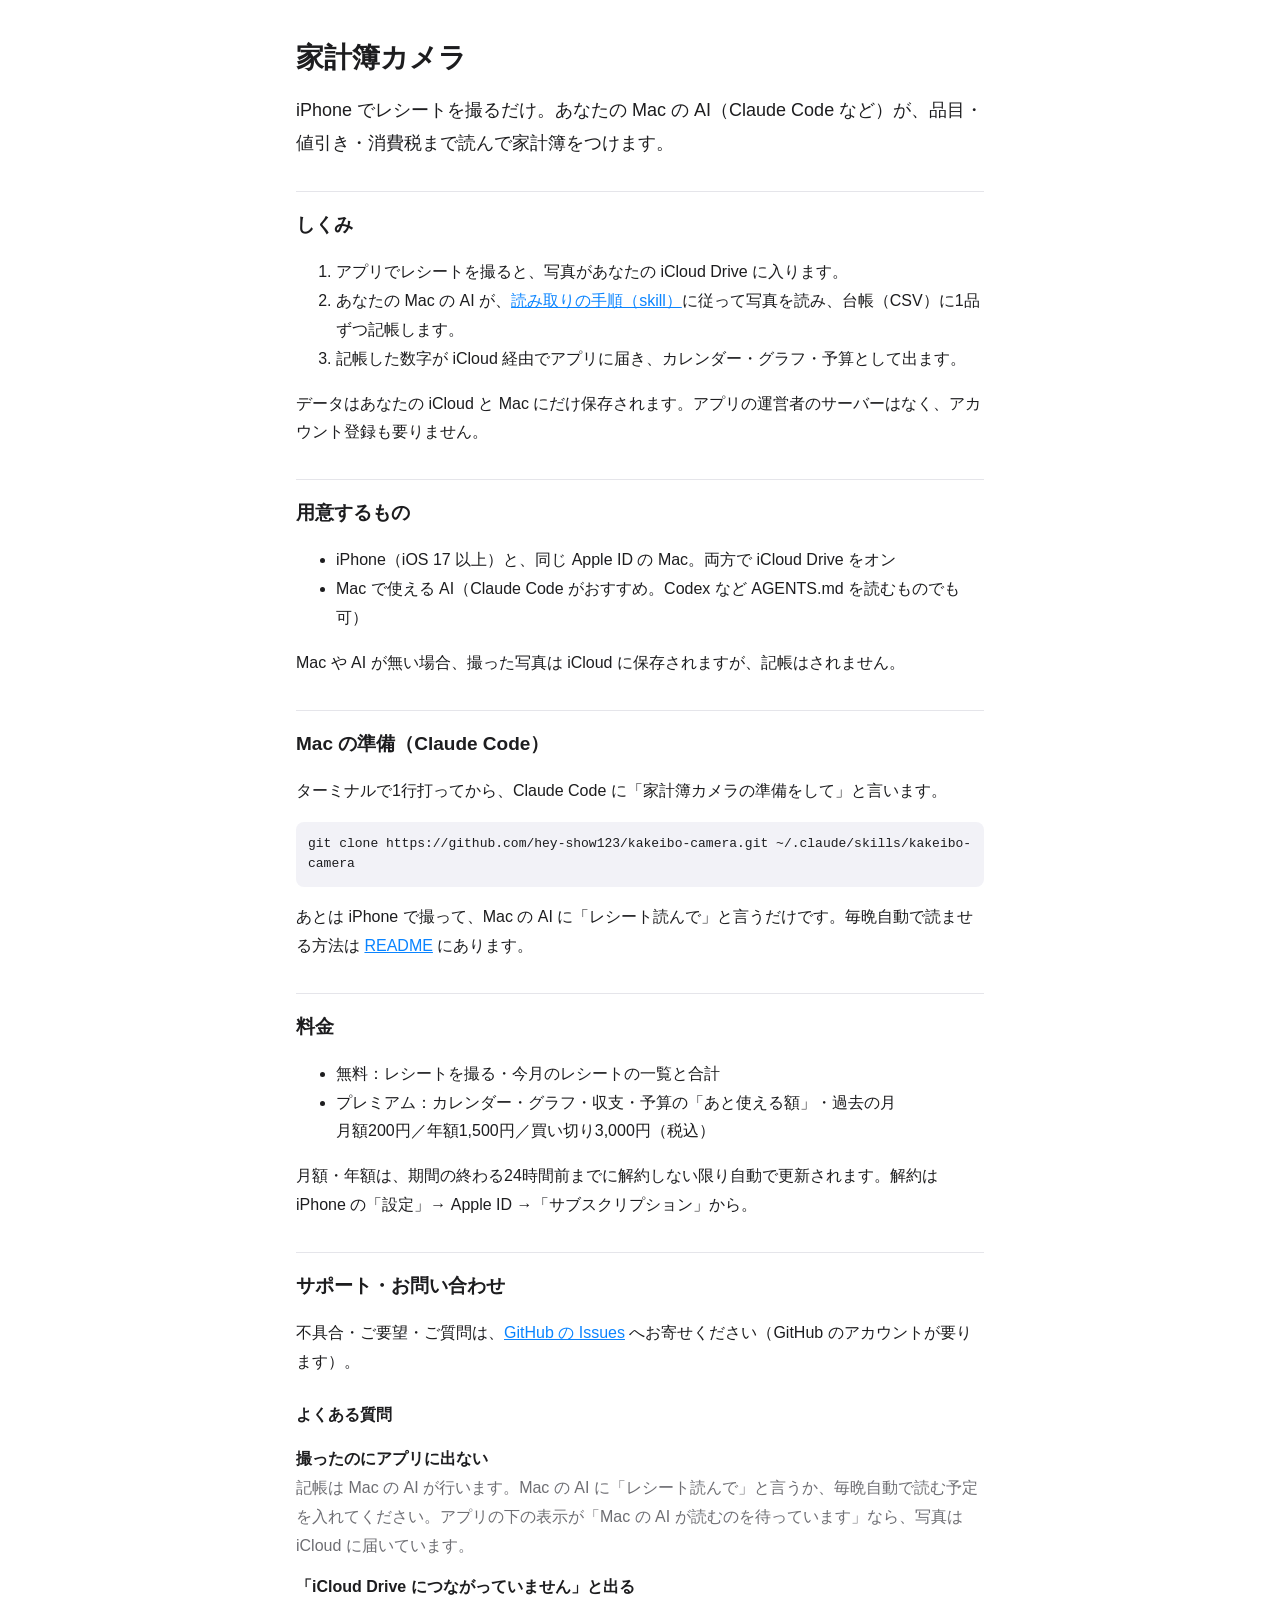
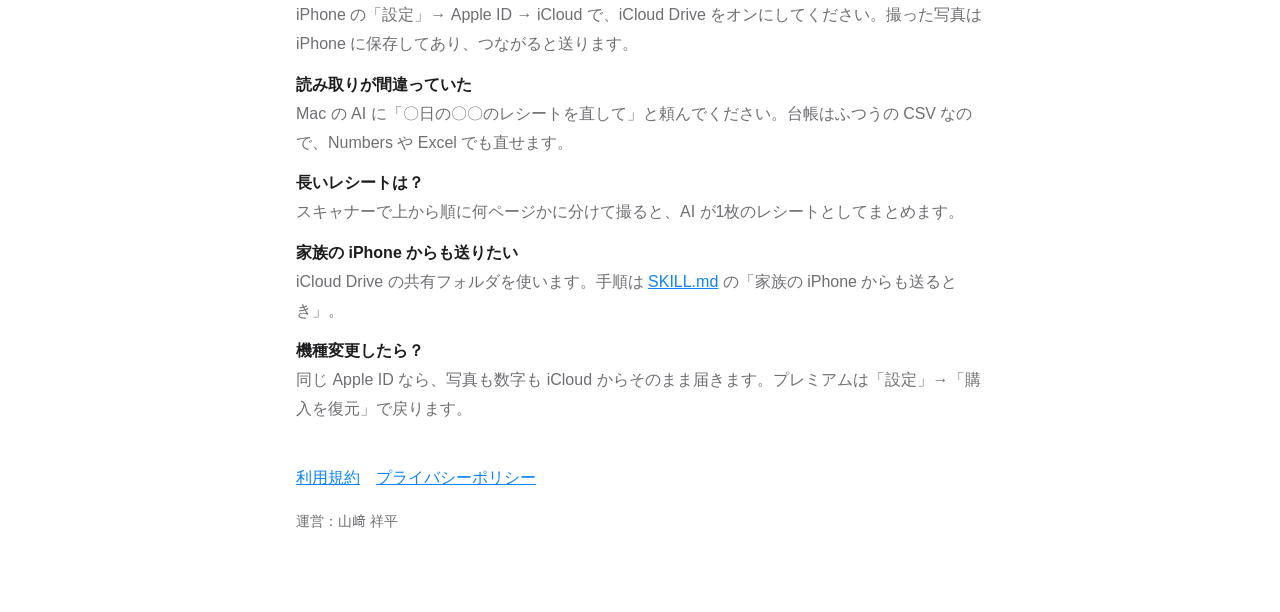
==== docs/index.html @ 65144f59 "家計簿カメラの読み取りの手順と道具、公開ページ" ====
<!doctype html>
<html lang="ja">
<head>
<meta charset="utf-8">
<meta name="viewport" content="width=device-width, initial-scale=1">
<title>家計簿カメラ｜あなたの AI で読む家計簿</title>
<meta name="description" content="iPhone でレシートを撮るだけ。あなたの Mac の AI（Claude Code など）が品目・値引き・消費税まで読んで家計簿をつけます。データはあなたの iCloud にだけ。">
<link rel="stylesheet" href="style.css">
</head>
<body>
<main>
<h1>家計簿カメラ</h1>
<p class="lead">iPhone でレシートを撮るだけ。あなたの Mac の AI（Claude Code など）が、品目・値引き・消費税まで読んで家計簿をつけます。</p>

<h2>しくみ</h2>
<ol>
<li>アプリでレシートを撮ると、写真があなたの iCloud Drive に入ります。</li>
<li>あなたの Mac の AI が、<a href="https://github.com/hey-show123/kakeibo-camera">読み取りの手順（skill）</a>に従って写真を読み、台帳（CSV）に1品ずつ記帳します。</li>
<li>記帳した数字が iCloud 経由でアプリに届き、カレンダー・グラフ・予算として出ます。</li>
</ol>
<p>データはあなたの iCloud と Mac にだけ保存されます。アプリの運営者のサーバーはなく、アカウント登録も要りません。</p>

<h2>用意するもの</h2>
<ul>
<li>iPhone（iOS 17 以上）と、同じ Apple ID の Mac。両方で iCloud Drive をオン</li>
<li>Mac で使える AI（Claude Code がおすすめ。Codex など AGENTS.md を読むものでも可）</li>
</ul>
<p>Mac や AI が無い場合、撮った写真は iCloud に保存されますが、記帳はされません。</p>

<h2>Mac の準備（Claude Code）</h2>
<p>ターミナルで1行打ってから、Claude Code に「家計簿カメラの準備をして」と言います。</p>
<pre>git clone https://github.com/hey-show123/kakeibo-camera.git ~/.claude/skills/kakeibo-camera</pre>
<p>あとは iPhone で撮って、Mac の AI に「レシート読んで」と言うだけです。毎晩自動で読ませる方法は <a href="https://github.com/hey-show123/kakeibo-camera#readme">README</a> にあります。</p>

<h2>料金</h2>
<ul>
<li>無料：レシートを撮る・今月のレシートの一覧と合計</li>
<li>プレミアム：カレンダー・グラフ・収支・予算の「あと使える額」・過去の月<br>月額200円／年額1,500円／買い切り3,000円（税込）</li>
</ul>
<p>月額・年額は、期間の終わる24時間前までに解約しない限り自動で更新されます。解約は iPhone の「設定」→ Apple ID →「サブスクリプション」から。</p>

<h2>サポート・お問い合わせ</h2>
<p>不具合・ご要望・ご質問は、<a href="https://github.com/hey-show123/kakeibo-camera/issues">GitHub の Issues</a> へお寄せください（GitHub のアカウントが要ります）。</p>
<h3>よくある質問</h3>
<dl>
<dt>撮ったのにアプリに出ない</dt>
<dd>記帳は Mac の AI が行います。Mac の AI に「レシート読んで」と言うか、毎晩自動で読む予定を入れてください。アプリの下の表示が「Mac の AI が読むのを待っています」なら、写真は iCloud に届いています。</dd>
<dt>「iCloud Drive につながっていません」と出る</dt>
<dd>iPhone の「設定」→ Apple ID → iCloud で、iCloud Drive をオンにしてください。撮った写真は iPhone に保存してあり、つながると送ります。</dd>
<dt>読み取りが間違っていた</dt>
<dd>Mac の AI に「〇日の〇〇のレシートを直して」と頼んでください。台帳はふつうの CSV なので、Numbers や Excel でも直せます。</dd>
<dt>長いレシートは？</dt>
<dd>スキャナーで上から順に何ページかに分けて撮ると、AI が1枚のレシートとしてまとめます。</dd>
<dt>家族の iPhone からも送りたい</dt>
<dd>iCloud Drive の共有フォルダを使います。手順は <a href="https://github.com/hey-show123/kakeibo-camera/blob/main/SKILL.md">SKILL.md</a> の「家族の iPhone からも送るとき」。</dd>
<dt>機種変更したら？</dt>
<dd>同じ Apple ID なら、写真も数字も iCloud からそのまま届きます。プレミアムは「設定」→「購入を復元」で戻ります。</dd>
</dl>

<p class="links"><a href="terms.html">利用規約</a>　<a href="privacy.html">プライバシーポリシー</a></p>
<p class="small">運営：山﨑 祥平</p>
</main>
</body>
</html>
---- docs/style.css ----
:root { --bg: #ffffff; --fg: #1d1d1f; --muted: #6e6e73; --line: #e5e5ea; --accent: #0a84ff; --code: #f2f2f7; }
@media (prefers-color-scheme: dark) {
  :root { --bg: #000000; --fg: #f5f5f7; --muted: #a1a1a6; --line: #2c2c2e; --accent: #4da3ff; --code: #1c1c1e; }
}
* { box-sizing: border-box; }
body { margin: 0; background: var(--bg); color: var(--fg); font: 16px/1.8 -apple-system, BlinkMacSystemFont, "Hiragino Sans", "Noto Sans JP", sans-serif; }
main { max-width: 720px; margin: 0 auto; padding: 32px 16px 64px; }
h1 { font-size: 28px; line-height: 1.3; margin: 8px 0 4px; }
h2 { font-size: 19px; margin: 32px 0 8px; padding-top: 16px; border-top: 1px solid var(--line); }
h3 { font-size: 16px; margin: 24px 0 8px; }
a { color: var(--accent); }
code, pre { font: 13px/1.6 ui-monospace, SFMono-Regular, Menlo, monospace; background: var(--code); border-radius: 8px; }
code { padding: 2px 6px; }
pre { padding: 12px; overflow-x: auto; white-space: pre-wrap; word-break: break-all; }
.lead { font-size: 18px; }
.date, .small, .back { color: var(--muted); font-size: 14px; }
table { width: 100%; border-collapse: collapse; font-size: 14px; }
th, td { text-align: left; border-bottom: 1px solid var(--line); padding: 8px 6px; vertical-align: top; }
dt { font-weight: 600; margin-top: 12px; }
dd { margin: 0; color: var(--muted); }
.links { margin-top: 40px; }
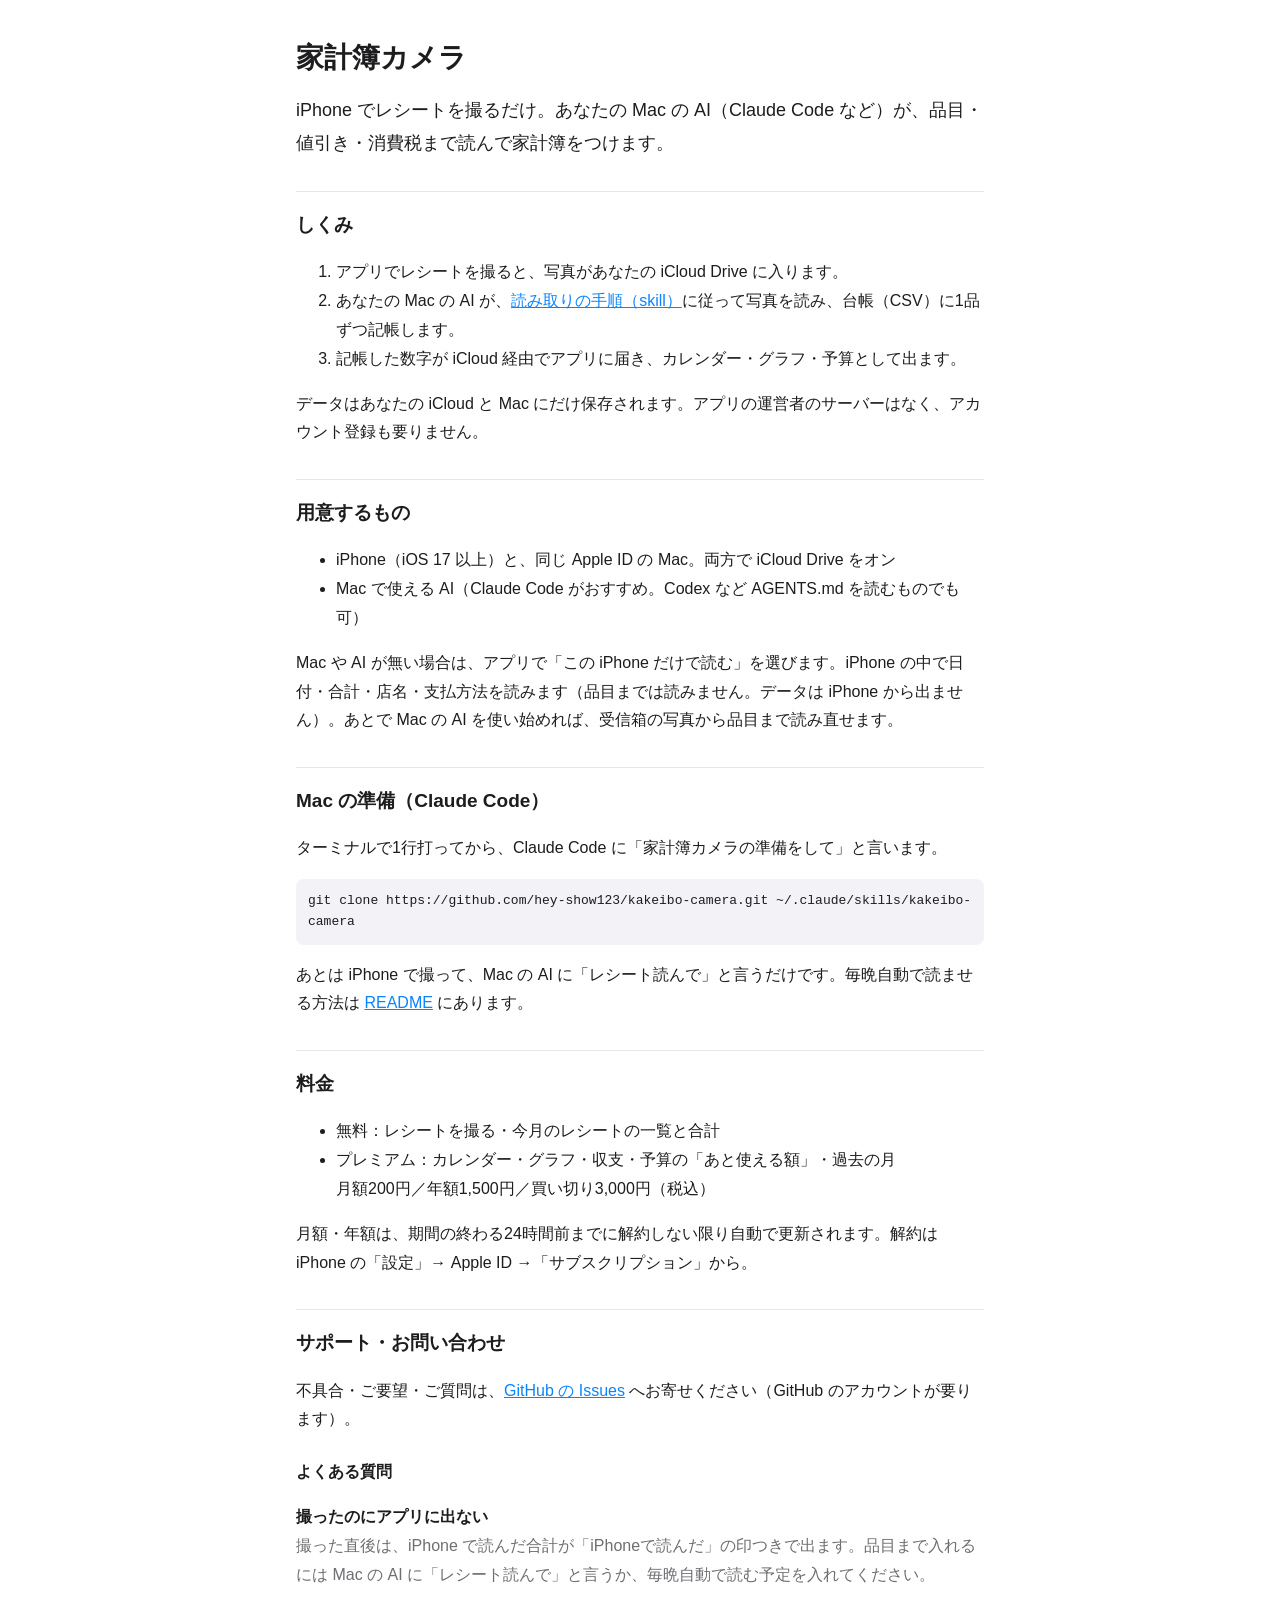
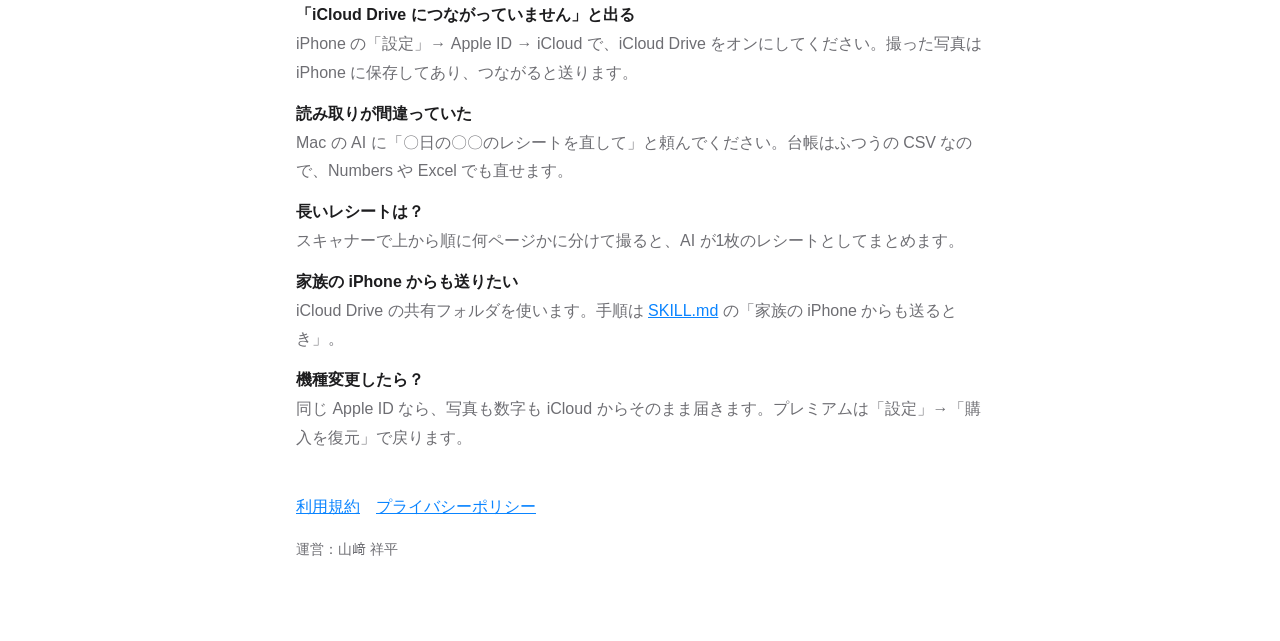
==== commit 4bbdc9e3: "iPhone だけで読む道と、iPhone で先に読んだ記録の扱いを書き足す" ====
--- a/docs/index.html
+++ b/docs/index.html
@@ -25,7 +25,7 @@
 <li>iPhone（iOS 17 以上）と、同じ Apple ID の Mac。両方で iCloud Drive をオン</li>
 <li>Mac で使える AI（Claude Code がおすすめ。Codex など AGENTS.md を読むものでも可）</li>
 </ul>
-<p>Mac や AI が無い場合、撮った写真は iCloud に保存されますが、記帳はされません。</p>
+<p>Mac や AI が無い場合は、アプリで「この iPhone だけで読む」を選びます。iPhone の中で日付・合計・店名・支払方法を読みます（品目までは読みません。データは iPhone から出ません）。あとで Mac の AI を使い始めれば、受信箱の写真から品目まで読み直せます。</p>
 
 <h2>Mac の準備（Claude Code）</h2>
 <p>ターミナルで1行打ってから、Claude Code に「家計簿カメラの準備をして」と言います。</p>
@@ -44,7 +44,7 @@
 <h3>よくある質問</h3>
 <dl>
 <dt>撮ったのにアプリに出ない</dt>
-<dd>記帳は Mac の AI が行います。Mac の AI に「レシート読んで」と言うか、毎晩自動で読む予定を入れてください。アプリの下の表示が「Mac の AI が読むのを待っています」なら、写真は iCloud に届いています。</dd>
+<dd>撮った直後は、iPhone で読んだ合計が「iPhoneで読んだ」の印つきで出ます。品目まで入れるには Mac の AI に「レシート読んで」と言うか、毎晩自動で読む予定を入れてください。</dd>
 <dt>「iCloud Drive につながっていません」と出る</dt>
 <dd>iPhone の「設定」→ Apple ID → iCloud で、iCloud Drive をオンにしてください。撮った写真は iPhone に保存してあり、つながると送ります。</dd>
 <dt>読み取りが間違っていた</dt>
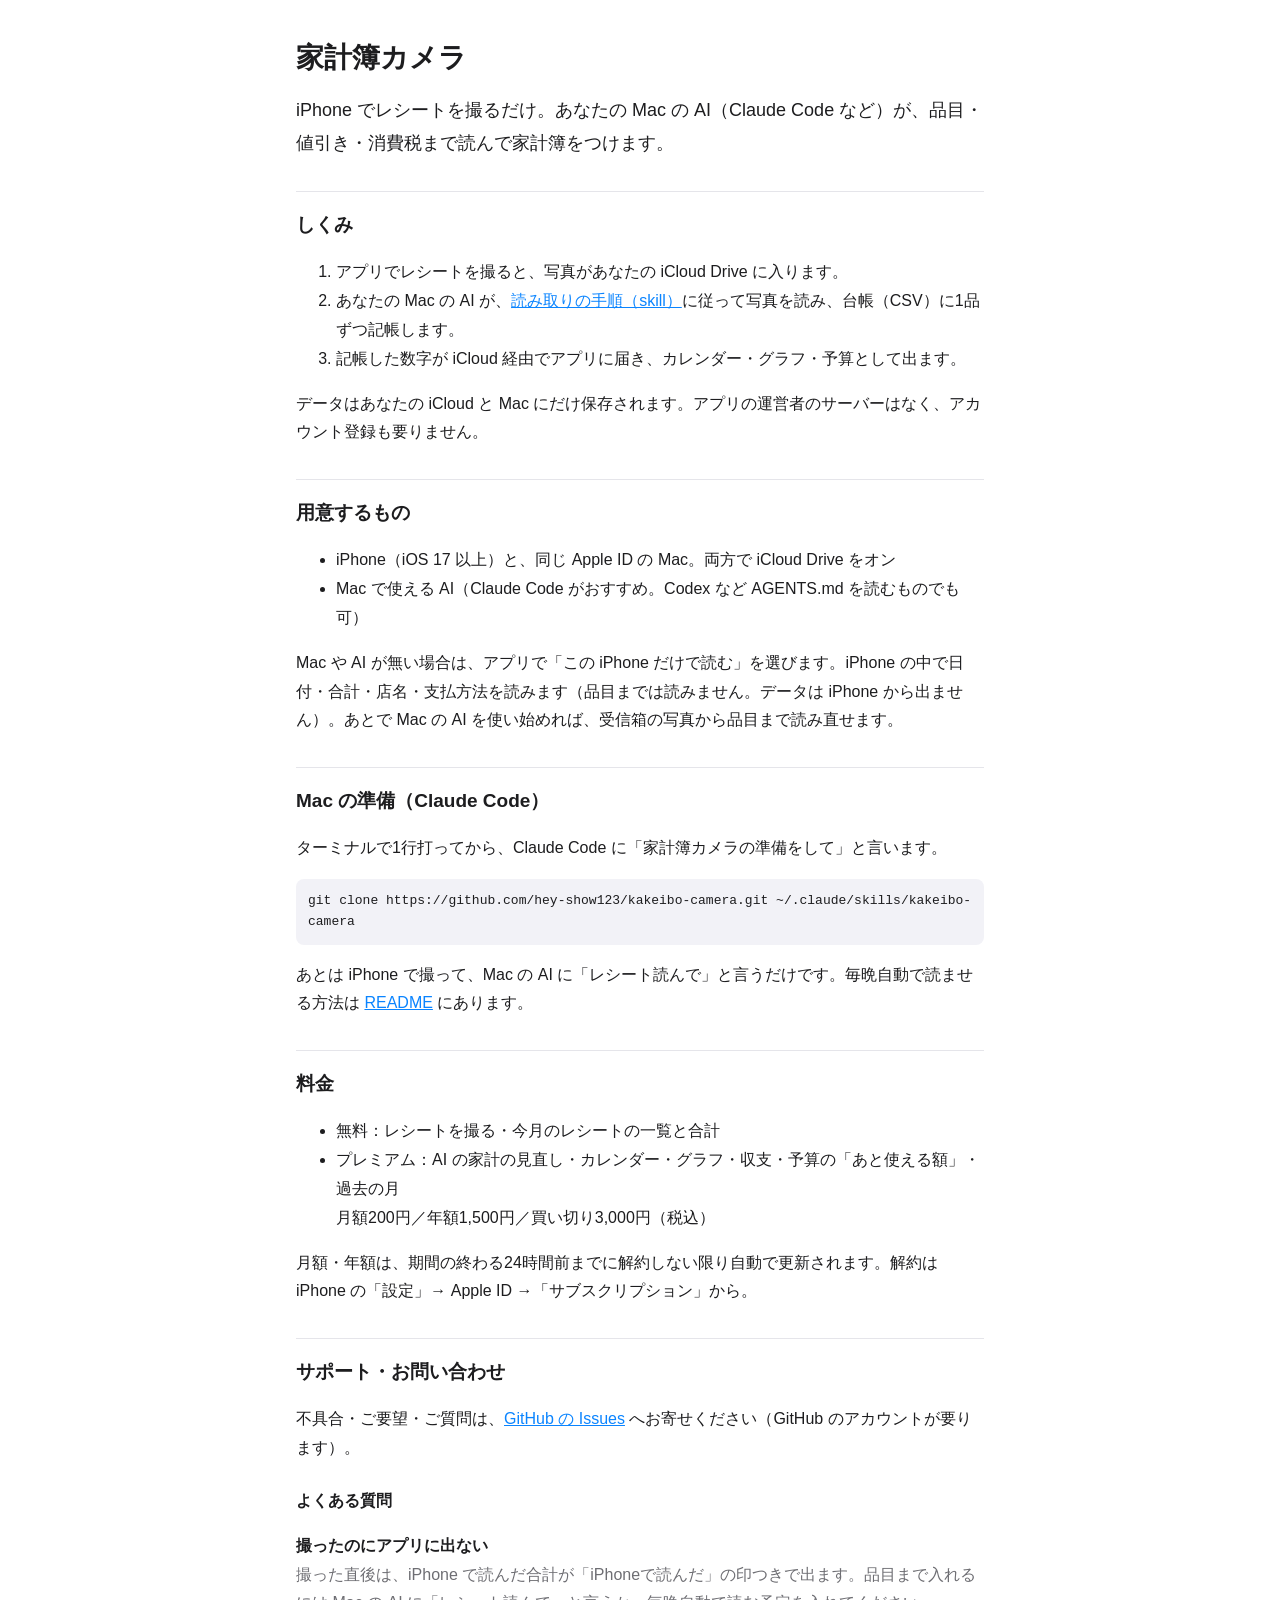
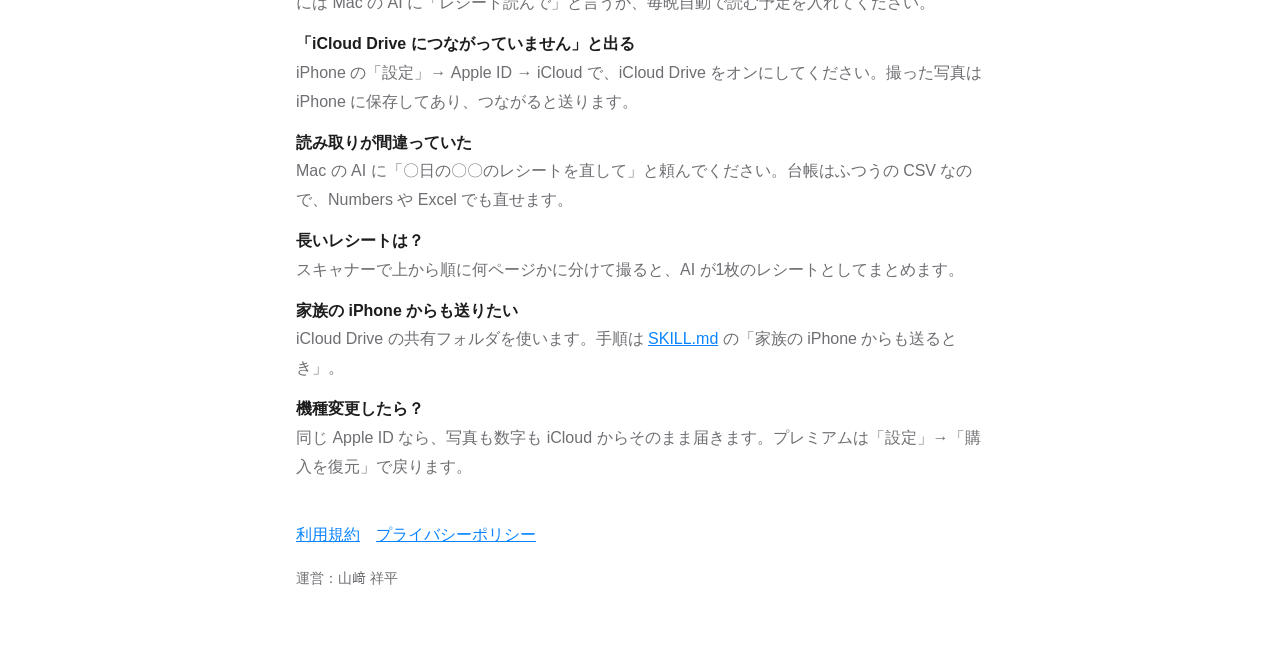
==== commit 11e93da4: "プレミアムに AI の家計の見直しを書き足す" ====
--- a/docs/index.html
+++ b/docs/index.html
@@ -35,7 +35,7 @@
 <h2>料金</h2>
 <ul>
 <li>無料：レシートを撮る・今月のレシートの一覧と合計</li>
-<li>プレミアム：カレンダー・グラフ・収支・予算の「あと使える額」・過去の月<br>月額200円／年額1,500円／買い切り3,000円（税込）</li>
+<li>プレミアム：AI の家計の見直し・カレンダー・グラフ・収支・予算の「あと使える額」・過去の月<br>月額200円／年額1,500円／買い切り3,000円（税込）</li>
 </ul>
 <p>月額・年額は、期間の終わる24時間前までに解約しない限り自動で更新されます。解約は iPhone の「設定」→ Apple ID →「サブスクリプション」から。</p>
 
